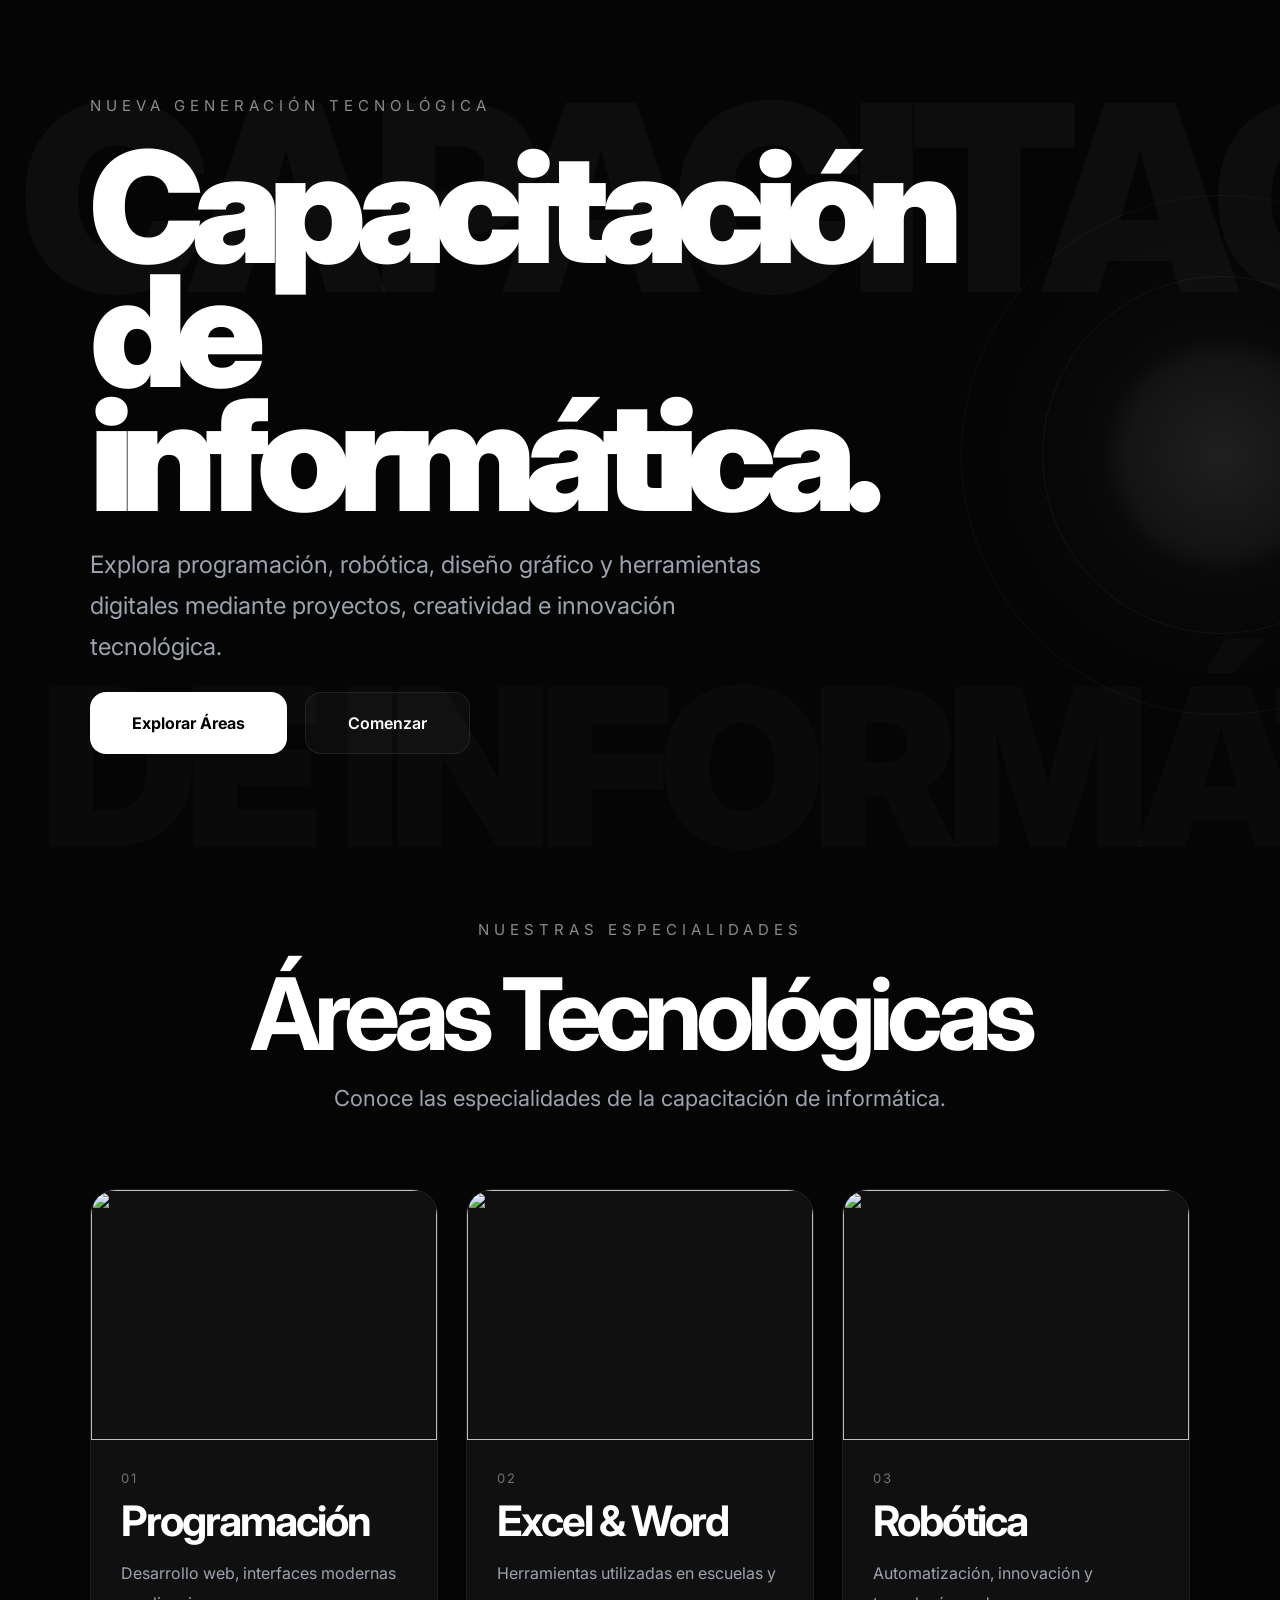
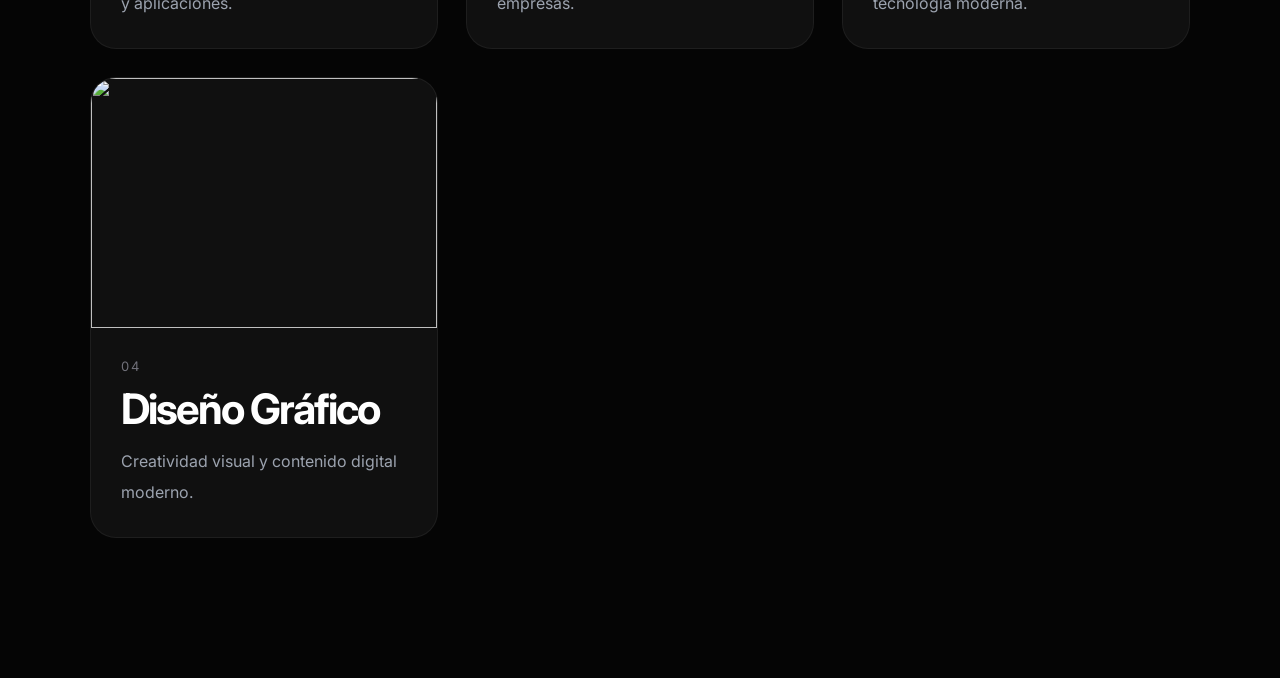
==== index.html @ 06b0582f "INFORMATICA" ====
<!DOCTYPE html>
<html lang="es">

<head>

<meta charset="UTF-8">
<meta name="viewport" content="width=device-width, initial-scale=1.0">

<title>CEB 6/4 | Informática</title>

<link rel="stylesheet" href="style.css">

<link href="https://fonts.googleapis.com/css2?family=Inter:wght@300;400;500;600;700;800;900&display=swap" rel="stylesheet">

</head>

<body>

<!-- HERO -->

<section class="hero">

<div class="hero-container">

<!-- LEFT -->

<div class="hero-left">

<div class="mini-badge">
NUEVA GENERACIÓN TECNOLÓGICA
</div>

<h1>
Capacitación<br>
de informática.
</h1>

<p>
Explora programación, robótica, diseño gráfico
y herramientas digitales mediante proyectos,
creatividad e innovación tecnológica.
</p>

<div class="hero-buttons">

<a href="#areas" class="primary-btn">
Explorar Áreas
</a>

<a href="programacion.html" class="secondary-btn">
Comenzar
</a>

</div>

</div>

<!-- RIGHT -->

<div class="hero-right">

<div class="hero-circle"></div>

</div>

</div>

</section>

<!-- AREAS -->

<section class="areas" id="areas">

<div class="section-header">

<div class="mini-badge center-badge">
NUESTRAS ESPECIALIDADES
</div>

<h2>
Áreas Tecnológicas
</h2>

<p>
Conoce las especialidades
de la capacitación de informática.
</p>

</div>

<div class="cards">

<!-- PROGRAMACION -->

<a href="programacion.html" class="card">

<img src="https://images.unsplash.com/photo-1515879218367-8466d910aaa4?q=80&w=1200&auto=format&fit=crop">

<div class="card-content">

<div class="card-tag">
01
</div>

<h3>
Programación
</h3>

<p>
Desarrollo web,
interfaces modernas y aplicaciones.
</p>

</div>

</a>

<!-- EXCEL -->

<a href="excel y word.html" class="card">

<img src="https://images.unsplash.com/photo-1554224155-6726b3ff858f?q=80&w=1200&auto=format&fit=crop">

<div class="card-content">

<div class="card-tag">
02
</div>

<h3>
Excel & Word
</h3>

<p>
Herramientas utilizadas
en escuelas y empresas.
</p>

</div>

</a>

<!-- ROBOTICA -->

<a href="robotica.html" class="card">

<img src="https://images.unsplash.com/photo-1485827404703-89b55fcc595e?q=80&w=1200&auto=format&fit=crop">

<div class="card-content">

<div class="card-tag">
03
</div>

<h3>
Robótica
</h3>

<p>
Automatización,
innovación y tecnología moderna.
</p>

</div>

</a>

<!-- DISEÑO -->

<a href="diseño grafico.html" class="card">

<img src="https://images.unsplash.com/photo-1626785774573-4b799315345d?q=80&w=1200&auto=format&fit=crop">

<div class="card-content">

<div class="card-tag">
04
</div>

<h3>
Diseño Gráfico
</h3>

<p>
Creatividad visual
y contenido digital moderno.
</p>

</div>

</a>

</div>

</section>

</body>

</html>
---- style.css ----
/* ================================================= */
/* ===================== RESET ===================== */
/* ================================================= */

*{
    margin:0;
    padding:0;
    box-sizing:border-box;
}

html{
    scroll-behavior:smooth;
}

body{

    font-family:'Inter',sans-serif;

    background:#050505;

    color:white;

    overflow-x:hidden;
}

/* ================================================= */
/* ======================= HERO ==================== */
/* ================================================= */

.hero{

    min-height:100vh;

    display:flex;

    align-items:center;

    justify-content:center;

    padding:
    30px 7%
    20px;

    position:relative;

    overflow:hidden;
}

/* ================================================= */
/* ============ HUGE BACKGROUND TYPOGRAPHY ========= */
/* ================================================= */

.hero::before{

    content:"CAPACITACIÓN";

    position:absolute;

    top:40px;
    left:20px;

    font-size:260px;

    font-weight:900;

    letter-spacing:-14px;

    color:
    rgba(255,255,255,.03);

    z-index:0;

    white-space:nowrap;

    pointer-events:none;
}

.hero::after{

    content:"DE INFORMÁTICA";

    position:absolute;

    bottom:0;
    left:40px;

    font-size:220px;

    font-weight:900;

    letter-spacing:-12px;

    color:
    rgba(255,255,255,.025);

    z-index:0;

    white-space:nowrap;

    pointer-events:none;
}

/* ================================================= */
/* ================= HERO CONTAINER ================ */
/* ================================================= */

.hero-container{

    width:100%;

    max-width:1650px;

    display:grid;

    grid-template-columns:
    1.1fr
    .9fr;

    align-items:center;

    gap:10px;

    position:relative;

    z-index:2;
}

/* ================================================= */
/* ===================== LEFT ====================== */
/* ================================================= */

.hero-left{

    position:relative;

    margin-top:-60px;
}

/* BADGE */

.mini-badge{

    color:#8b8b8b;

    font-size:15px;

    letter-spacing:5px;

    text-transform:uppercase;

    margin-bottom:30px;
}

/* TITLE */

.hero-left h1{

    font-size:155px;

    line-height:.80;

    letter-spacing:-12px;

    font-weight:900;

    margin-bottom:28px;

    color:white;
}

/* TEXT */

.hero-left p{

    max-width:720px;

    color:#9ca3af;

    font-size:24px;

    line-height:1.7;
}

/* ================================================= */
/* ===================== BUTTONS =================== */
/* ================================================= */

.hero-buttons{

    display:flex;

    gap:18px;

    margin-top:24px;

    flex-wrap:wrap;
}

/* PRIMARY */

.primary-btn{

    display:inline-flex;

    align-items:center;

    justify-content:center;

    padding:20px 42px;

    border-radius:16px;

    background:white;

    color:black;

    text-decoration:none;

    font-size:16px;

    font-weight:700;

    transition:.35s;
}

.primary-btn:hover{

    transform:
    translateY(-4px);

    background:#d4d4d8;
}

/* SECONDARY */

.secondary-btn{

    display:inline-flex;

    align-items:center;

    justify-content:center;

    padding:20px 42px;

    border-radius:16px;

    border:
    1px solid rgba(255,255,255,.08);

    background:
    rgba(255,255,255,.03);

    color:white;

    text-decoration:none;

    font-size:16px;

    font-weight:600;

    transition:.35s;
}

.secondary-btn:hover{

    transform:
    translateY(-4px);

    background:
    rgba(255,255,255,.06);
}

/* ================================================= */
/* ================= HERO RIGHT ==================== */
/* ================================================= */

.hero-right{

    display:flex;

    justify-content:center;

    align-items:center;

    position:relative;
}

/* ================================================= */
/* ================= HERO DECORATION =============== */
/* ================================================= */

.hero-circle{

    width:520px;
    height:520px;

    border-radius:50%;

    background:
    radial-gradient(
    circle at center,
    rgba(255,255,255,.08),
    rgba(255,255,255,.02),
    transparent 70%
    );

    border:
    1px solid rgba(255,255,255,.04);

    position:relative;
}

/* INNER RING */

.hero-circle::before{

    content:'';

    position:absolute;

    inset:80px;

    border-radius:50%;

    border:
    1px solid rgba(255,255,255,.05);
}

/* CENTER LIGHT */

.hero-circle::after{

    content:'';

    position:absolute;

    inset:150px;

    border-radius:50%;

    background:
    rgba(255,255,255,.03);

    filter:blur(10px);
}

/* ================================================= */
/* ======================= AREAS =================== */
/* ================================================= */

.areas{

    max-width:1700px;

    margin:auto;

    padding:
    20px 7%
    140px;

    position:relative;
}

/* HEADER */

.section-header{

    margin-bottom:70px;

    text-align:center;
}

.center-badge{

    justify-content:center;
}

.section-header h2{

    font-size:100px;

    line-height:.9;

    letter-spacing:-7px;

    margin-bottom:20px;
}

.section-header p{

    color:#9ca3af;

    font-size:22px;

    line-height:1.8;
}

/* ================================================= */
/* ======================= CARDS =================== */
/* ================================================= */

.cards{

    display:grid;

    grid-template-columns:
    repeat(auto-fit,minmax(320px,1fr));

    gap:28px;
}

/* CARD */

.card{

    background:
    #101010;

    border-radius:26px;

    overflow:hidden;

    text-decoration:none;

    color:inherit;

    border:
    1px solid rgba(255,255,255,.06);

    transition:.4s;

    position:relative;
}

.card:hover{

    transform:
    translateY(-10px);

    border:
    1px solid rgba(255,255,255,.12);
}

/* IMAGE */

.card img{

    width:100%;

    height:250px;

    object-fit:cover;

    display:block;

    transition:.45s;
}

.card:hover img{

    transform:scale(1.04);
}

/* CONTENT */

.card-content{

    padding:30px;
}

/* TAG */

.card-tag{

    color:#71717a;

    font-size:13px;

    letter-spacing:2px;

    margin-bottom:14px;
}

/* TITLE */

.card h3{

    font-size:42px;

    line-height:1;

    letter-spacing:-2px;

    margin-bottom:16px;
}

/* TEXT */

.card p{

    color:#9ca3af;

    line-height:1.9;

    font-size:16px;
}

/* ================================================= */
/* ====================== MOBILE =================== */
/* ================================================= */

@media(max-width:1200px){

    .hero-container{

        grid-template-columns:1fr;
    }

    .hero-left{

        margin-top:0;
    }

    .hero-left h1{

        font-size:90px;
    }

    .hero::before{

        font-size:120px;
    }

    .hero::after{

        font-size:100px;
    }

    .section-header h2{

        font-size:70px;
    }

    .hero-left p,
    .section-header p{

        font-size:18px;
    }

    .hero-circle{

        width:300px;
        height:300px;
    }

    .cards{

        grid-template-columns:1fr;
    }
}
/* ================================================= */
/* ================= MODERN SUBPAGES =============== */
/* ================================================= */

.modern-page{

    min-height:100vh;

    padding:
    120px 7%
    80px;

    background:#050505;

    position:relative;

    overflow:hidden;
}

/* ================================================= */
/* ================= HEADER ======================== */
/* ================================================= */

.modern-header{

    max-width:900px;

    margin-bottom:70px;
}

/* BADGE */

.modern-badge{

    color:#8b8b8b;

    font-size:14px;

    letter-spacing:5px;

    text-transform:uppercase;

    margin-bottom:20px;
}

/* TITLE */

.modern-header h1{

    font-size:110px;

    line-height:.85;

    letter-spacing:-8px;

    font-weight:900;

    margin-bottom:24px;

    color:white;
}

/* TEXT */

.modern-header p{

    font-size:22px;

    line-height:1.8;

    color:#9ca3af;

    max-width:700px;

    margin-bottom:34px;
}

/* BUTTON */

.modern-btn{

    display:inline-flex;

    align-items:center;

    justify-content:center;

    padding:18px 34px;

    border-radius:16px;

    background:white;

    color:black;

    text-decoration:none;

    font-size:15px;

    font-weight:700;

    transition:.35s;
}

.modern-btn:hover{

    transform:
    translateY(-4px);
}

/* ================================================= */
/* ================= GRID ========================== */
/* ================================================= */

.modern-grid{

    display:grid;

    grid-template-columns:
    repeat(auto-fit,minmax(320px,1fr));

    gap:28px;
}

/* ================================================= */
/* ================= CARD ========================== */
/* ================================================= */

.modern-card{

    background:#101010;

    border-radius:28px;

    overflow:hidden;

    border:
    1px solid rgba(255,255,255,.06);

    transition:.4s;
}

.modern-card:hover{

    transform:
    translateY(-8px);
}

/* IMAGE */

.modern-card img{

    width:100%;

    height:240px;

    object-fit:cover;

    display:block;

    transition:.4s;
}

.modern-card:hover img{

    transform:scale(1.03);
}

/* CONTENT */

.modern-content{

    padding:28px;
}

/* TITLE */

.modern-content h3{

    font-size:38px;

    line-height:1;

    letter-spacing:-2px;

    margin-bottom:16px;
}

/* TEXT */

.modern-content p{

    color:#9ca3af;

    line-height:1.8;

    font-size:16px;
}

/* ================================================= */
/* ================= MOBILE ======================== */
/* ================================================= */

@media(max-width:1100px){

    .modern-header h1{

        font-size:72px;
    }

    .modern-header p{

        font-size:18px;
    }

    .modern-card img{

        height:220px;
    }
}
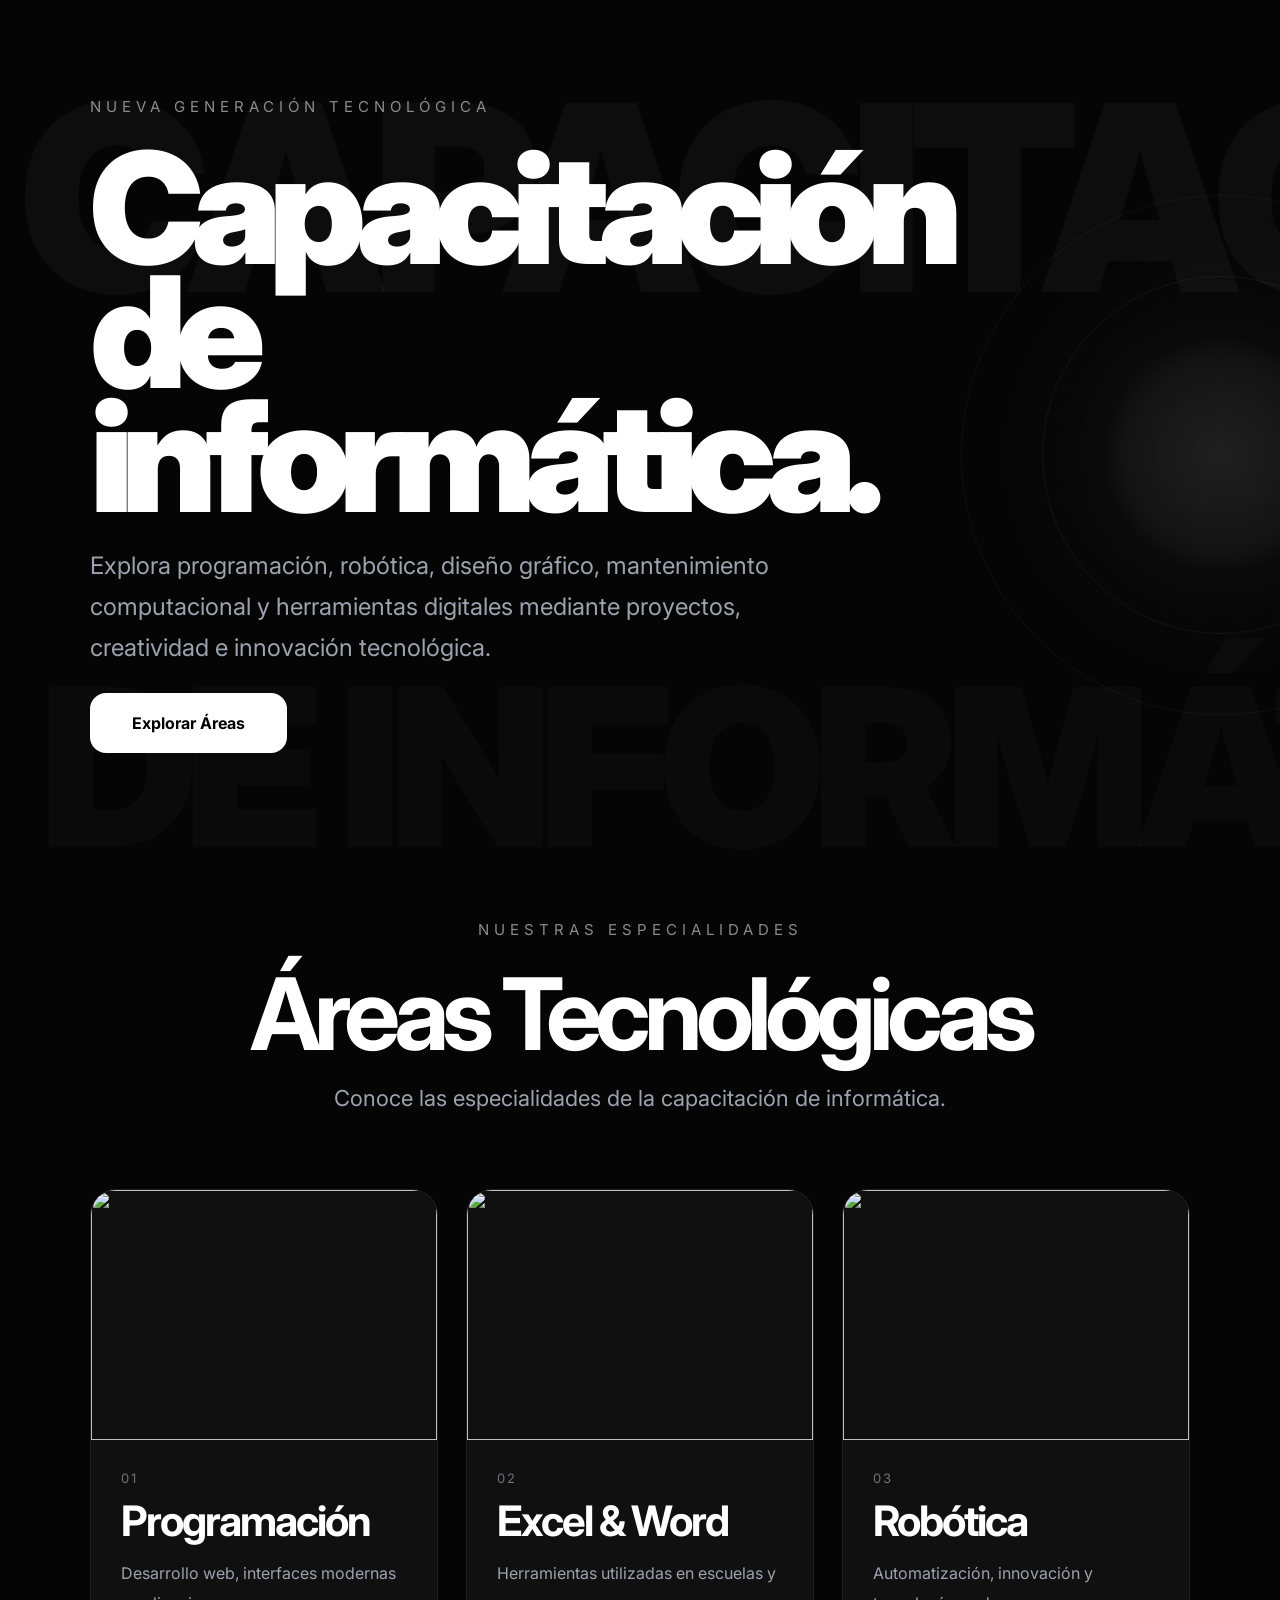
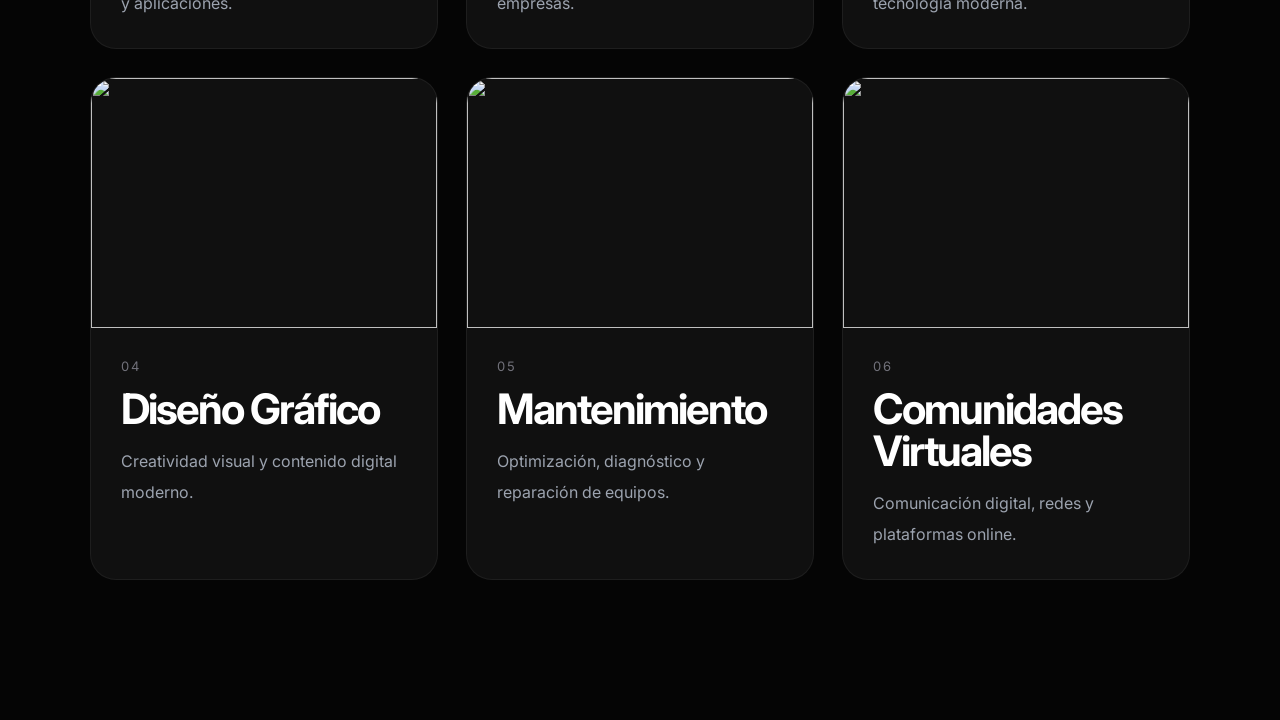
==== commit 4691f3a0: "Actualizacion del sitio web" ====
--- a/index.html
+++ b/index.html
@@ -36,19 +36,15 @@
 </h1>
 
 <p>
-Explora programación, robótica, diseño gráfico
-y herramientas digitales mediante proyectos,
-creatividad e innovación tecnológica.
+Explora programación, robótica, diseño gráfico,
+mantenimiento computacional y herramientas digitales
+mediante proyectos, creatividad e innovación tecnológica.
 </p>
 
 <div class="hero-buttons">
 
 <a href="#areas" class="primary-btn">
 Explorar Áreas
-</a>
-
-<a href="programacion.html" class="secondary-btn">
-Comenzar
 </a>
 
 </div>
@@ -190,6 +186,56 @@
 
 </a>
 
+<!-- MANTENIMIENTO -->
+
+<a href="mantenimiento.html" class="card">
+
+<img src="https://images.unsplash.com/photo-1518770660439-4636190af475?q=80&w=1200&auto=format&fit=crop">
+
+<div class="card-content">
+
+<div class="card-tag">
+05
+</div>
+
+<h3>
+Mantenimiento
+</h3>
+
+<p>
+Optimización, diagnóstico
+y reparación de equipos.
+</p>
+
+</div>
+
+</a>
+
+<!-- COMUNIDADES -->
+
+<a href="comunidades.html" class="card">
+
+<img src="https://images.unsplash.com/photo-1522202176988-66273c2fd55f?q=80&w=1200&auto=format&fit=crop">
+
+<div class="card-content">
+
+<div class="card-tag">
+06
+</div>
+
+<h3>
+Comunidades Virtuales
+</h3>
+
+<p>
+Comunicación digital,
+redes y plataformas online.
+</p>
+
+</div>
+
+</a>
+
 </div>
 
 </section>
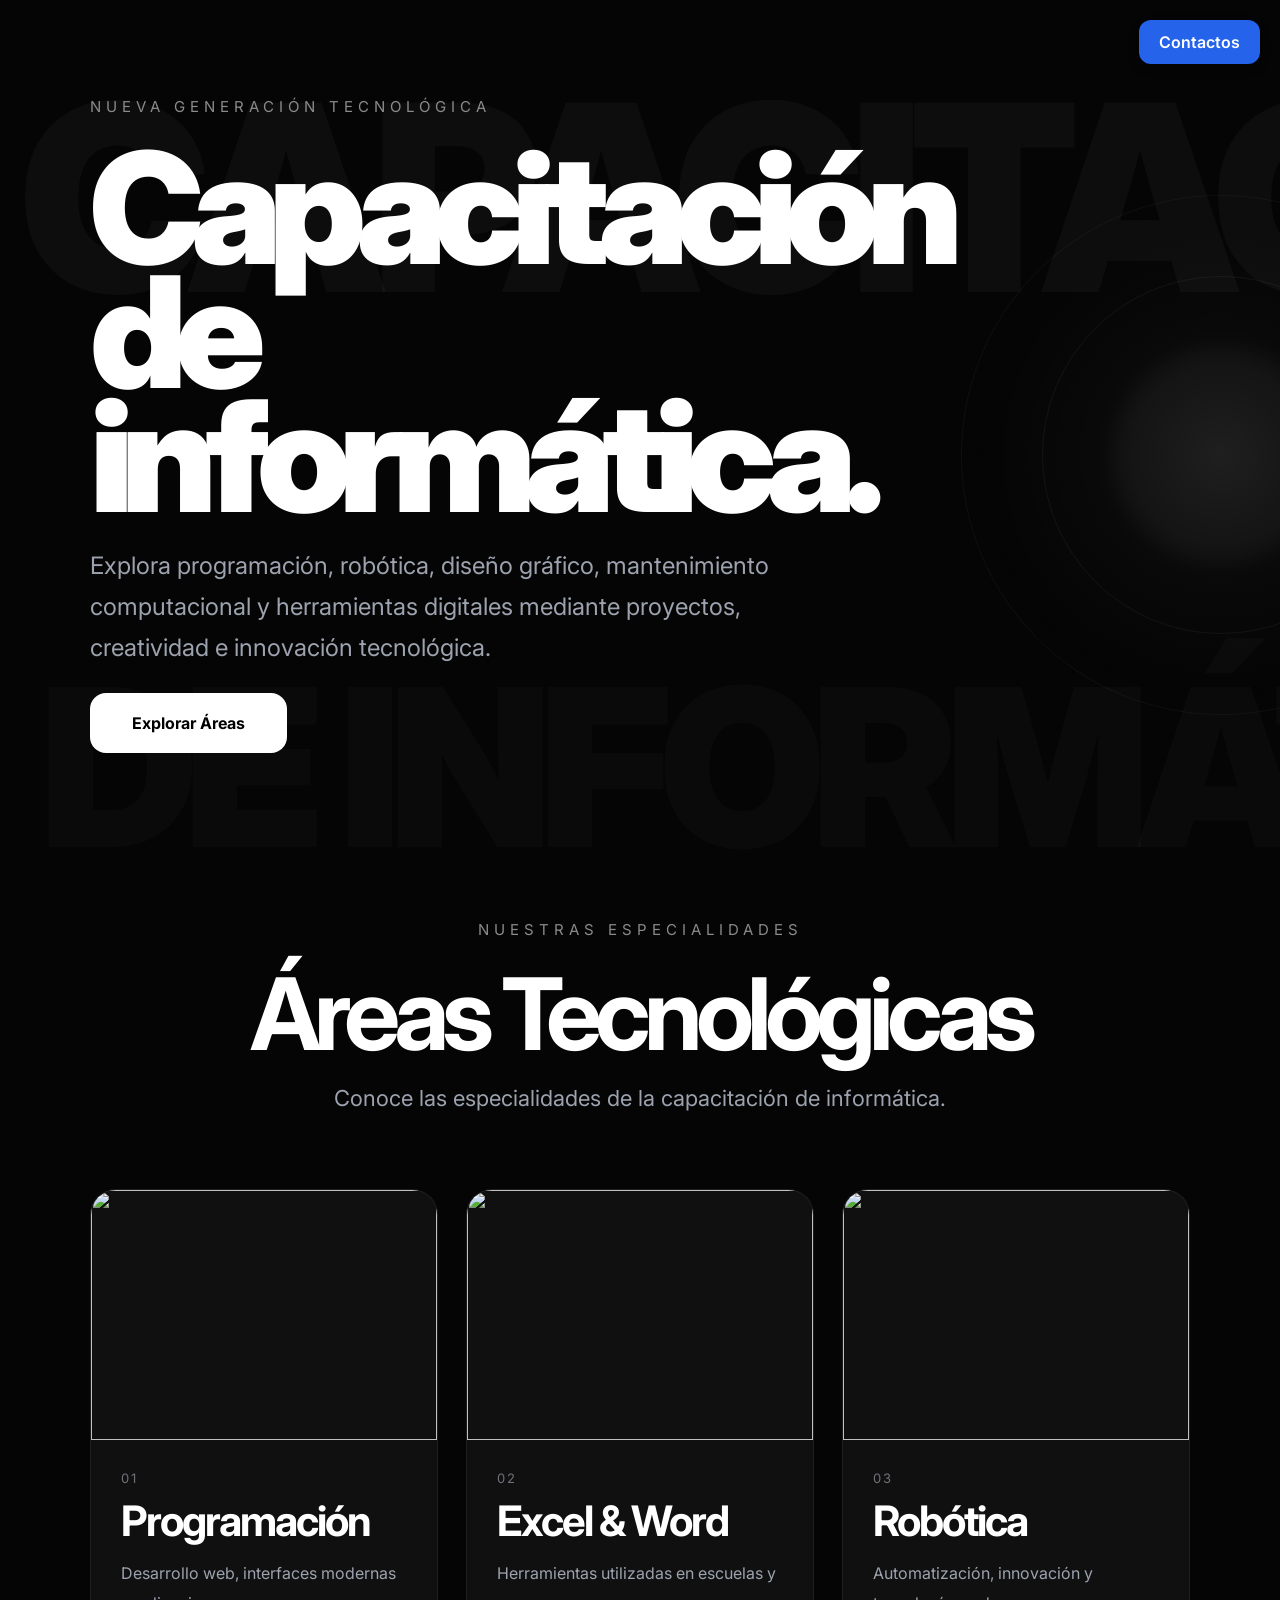
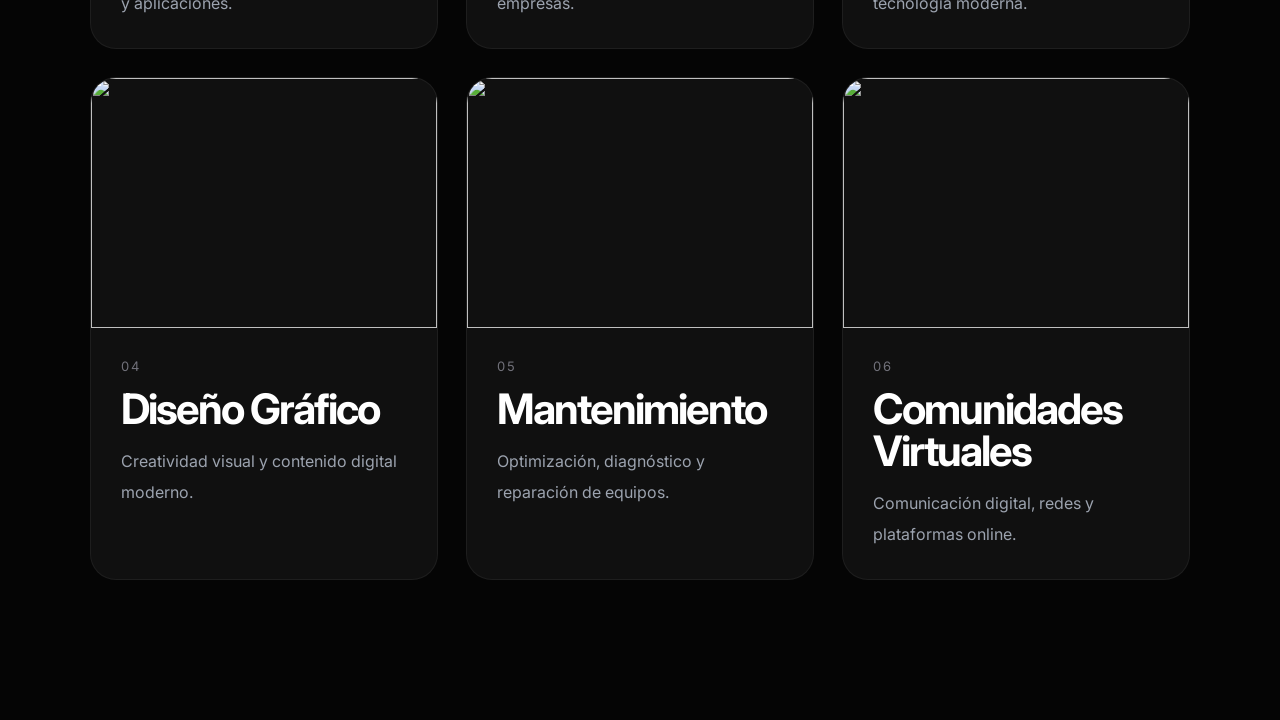
==== commit ecd0c8ed: "Agrega página de contactos" ====
--- a/index.html
+++ b/index.html
@@ -12,9 +12,35 @@
 
 <link href="https://fonts.googleapis.com/css2?family=Inter:wght@300;400;500;600;700;800;900&display=swap" rel="stylesheet">
 
+<style>
+.corner-btn{
+    position: fixed;
+    top: 20px;
+    right: 20px;
+    z-index: 9999;
+    background: #2563eb;
+    color: white;
+    text-decoration: none;
+    padding: 12px 20px;
+    border-radius: 12px;
+    font-family: 'Inter', sans-serif;
+    font-weight: 600;
+    box-shadow: 0 4px 12px rgba(0,0,0,.15);
+    transition: 0.2s ease;
+}
+
+.corner-btn:hover{
+    transform: translateY(-2px);
+}
+</style>
+
 </head>
 
 <body>
+
+<a href="contactos.html" class="corner-btn">
+    Contactos
+</a>
 
 <!-- HERO -->
 
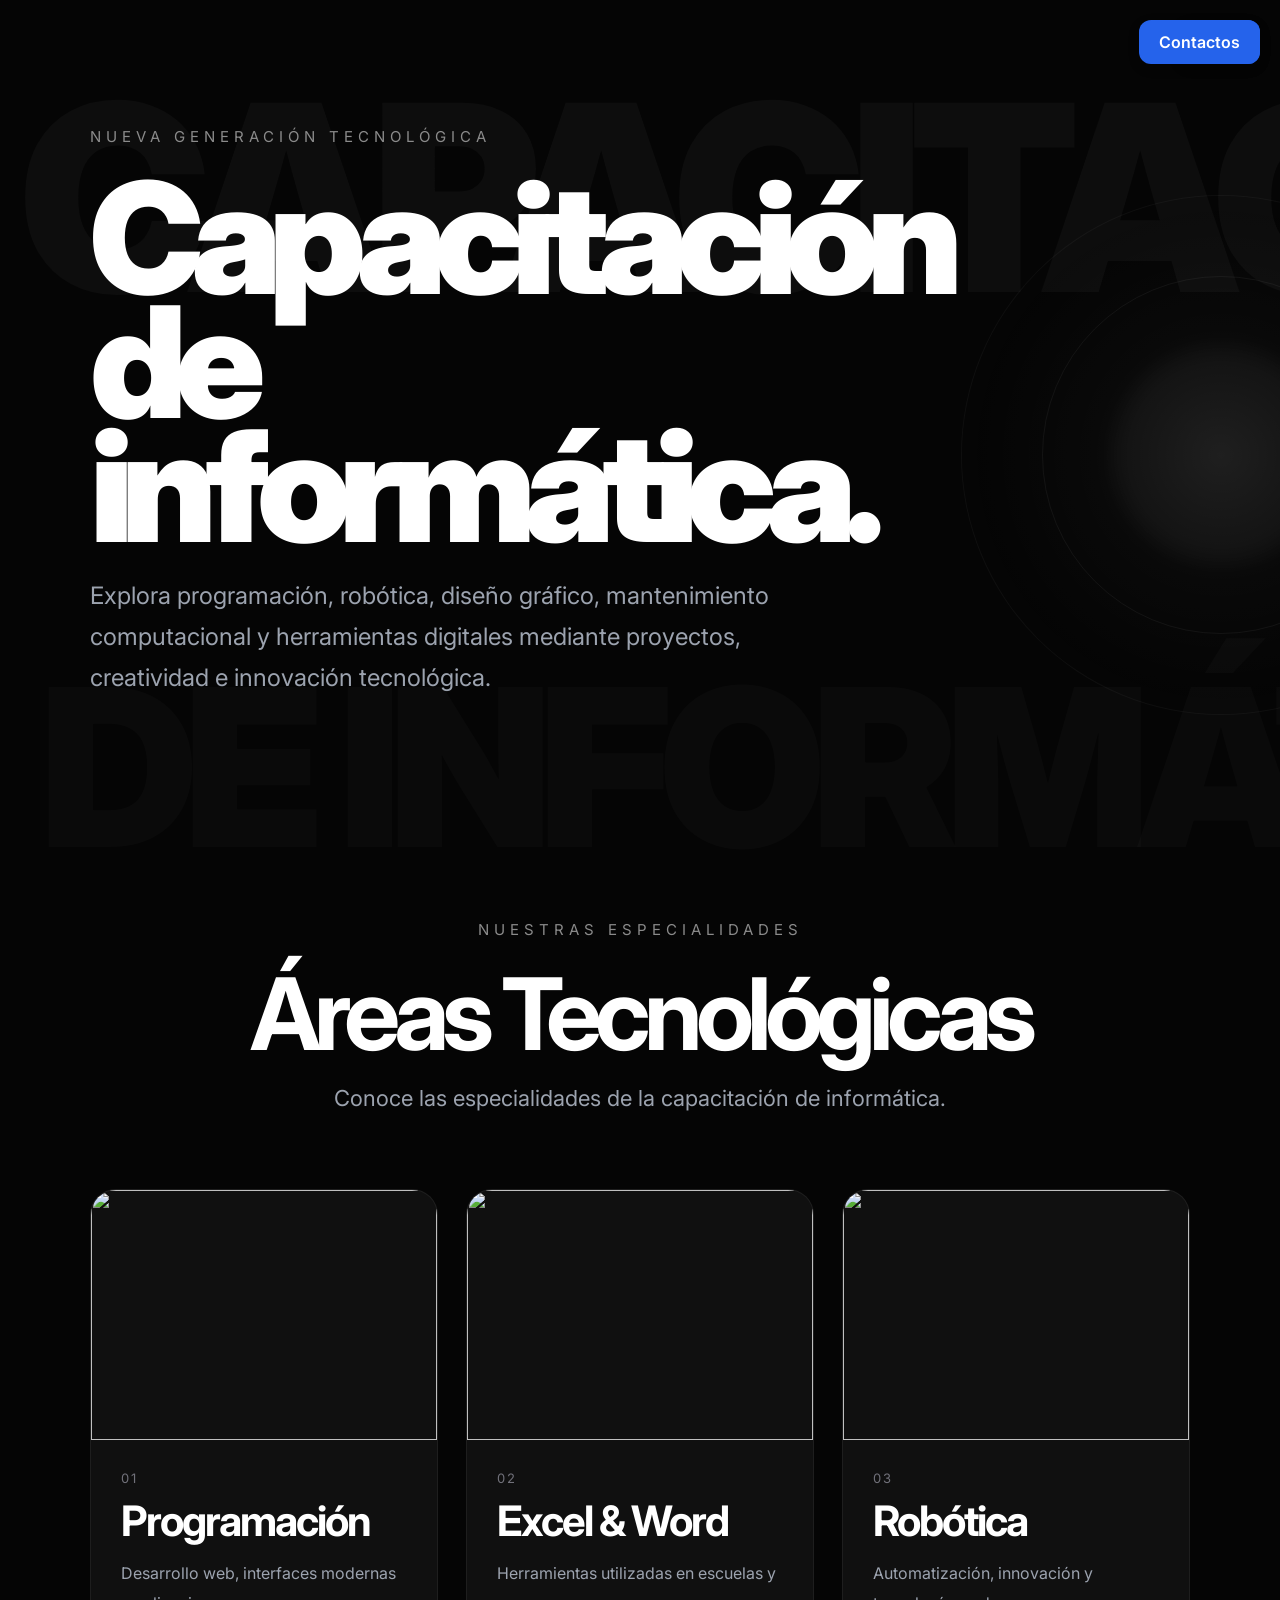
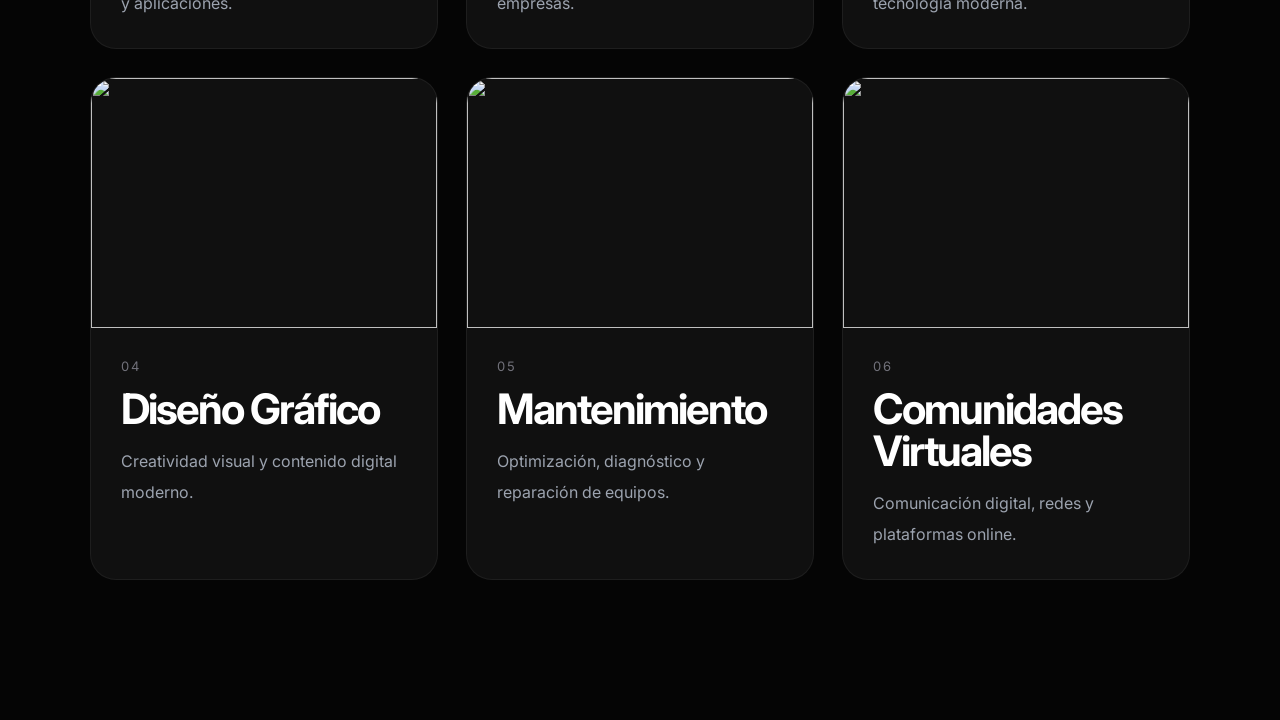
==== commit 00ffbab2: "Agrega cambios" ====
--- a/index.html
+++ b/index.html
@@ -69,8 +69,8 @@
 
 <div class="hero-buttons">
 
-<a href="#areas" class="primary-btn">
-Explorar Áreas
+<a href="index.html" class="primary-btn corner-btn">
+Inicio
 </a>
 
 </div>
--- a/style.css
+++ b/style.css
@@ -778,4 +778,17 @@
 
         height:220px;
     }
+}
+
+.corner-btn{
+
+    position:fixed;
+
+    top:20px;
+
+    right:20px;
+
+    left:auto;
+
+    z-index:9999;
 }
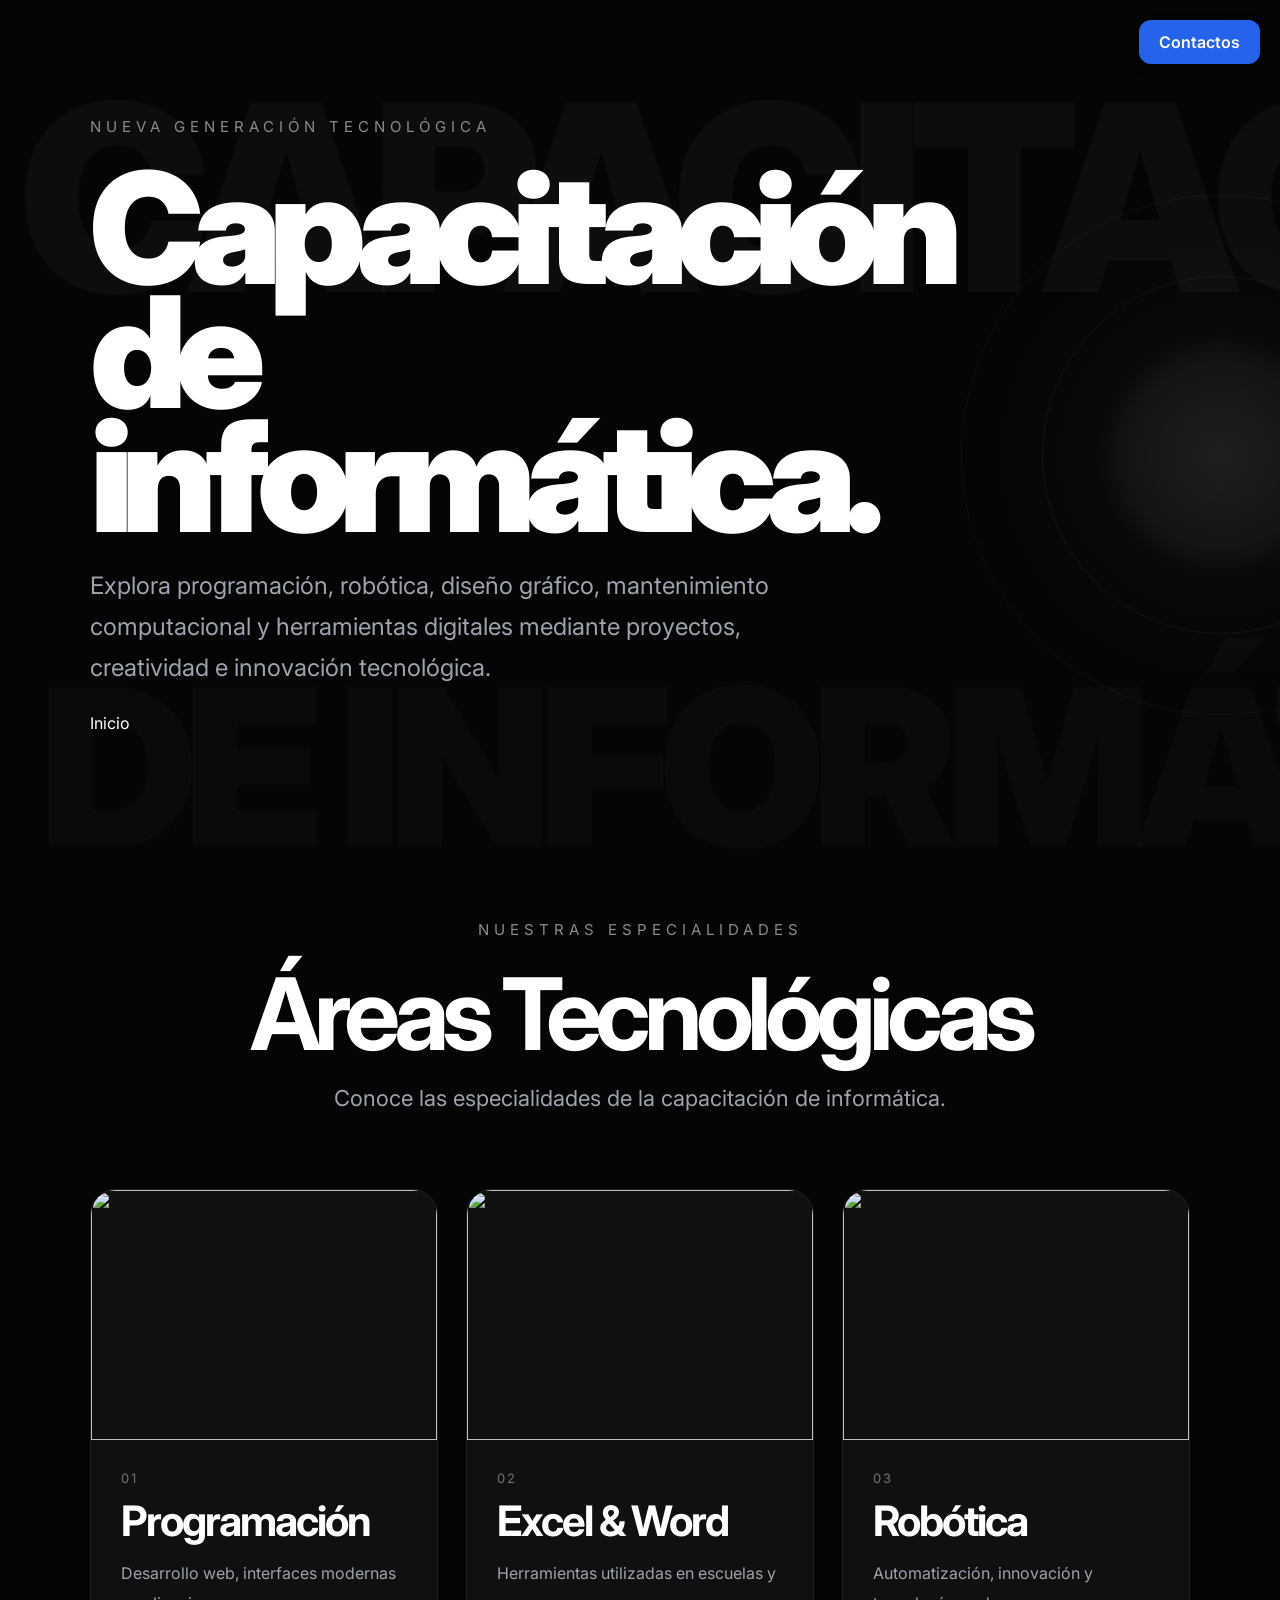
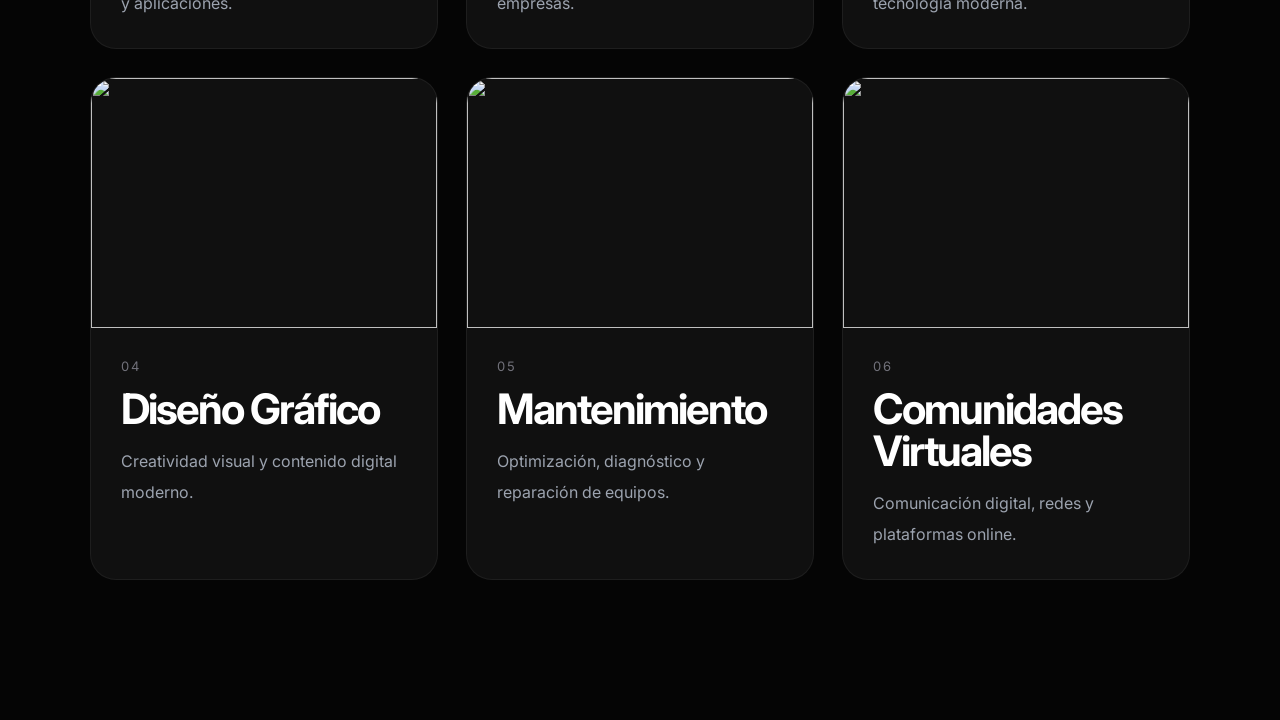
==== commit 8be9fe9c: "Agrega cambios" ====
--- a/index.html
+++ b/index.html
@@ -69,7 +69,7 @@
 
 <div class="hero-buttons">
 
-<a href="index.html" class="primary-btn corner-btn">
+<a href="index.html" class="primary-btn corner-btn"></a>
 Inicio
 </a>
 
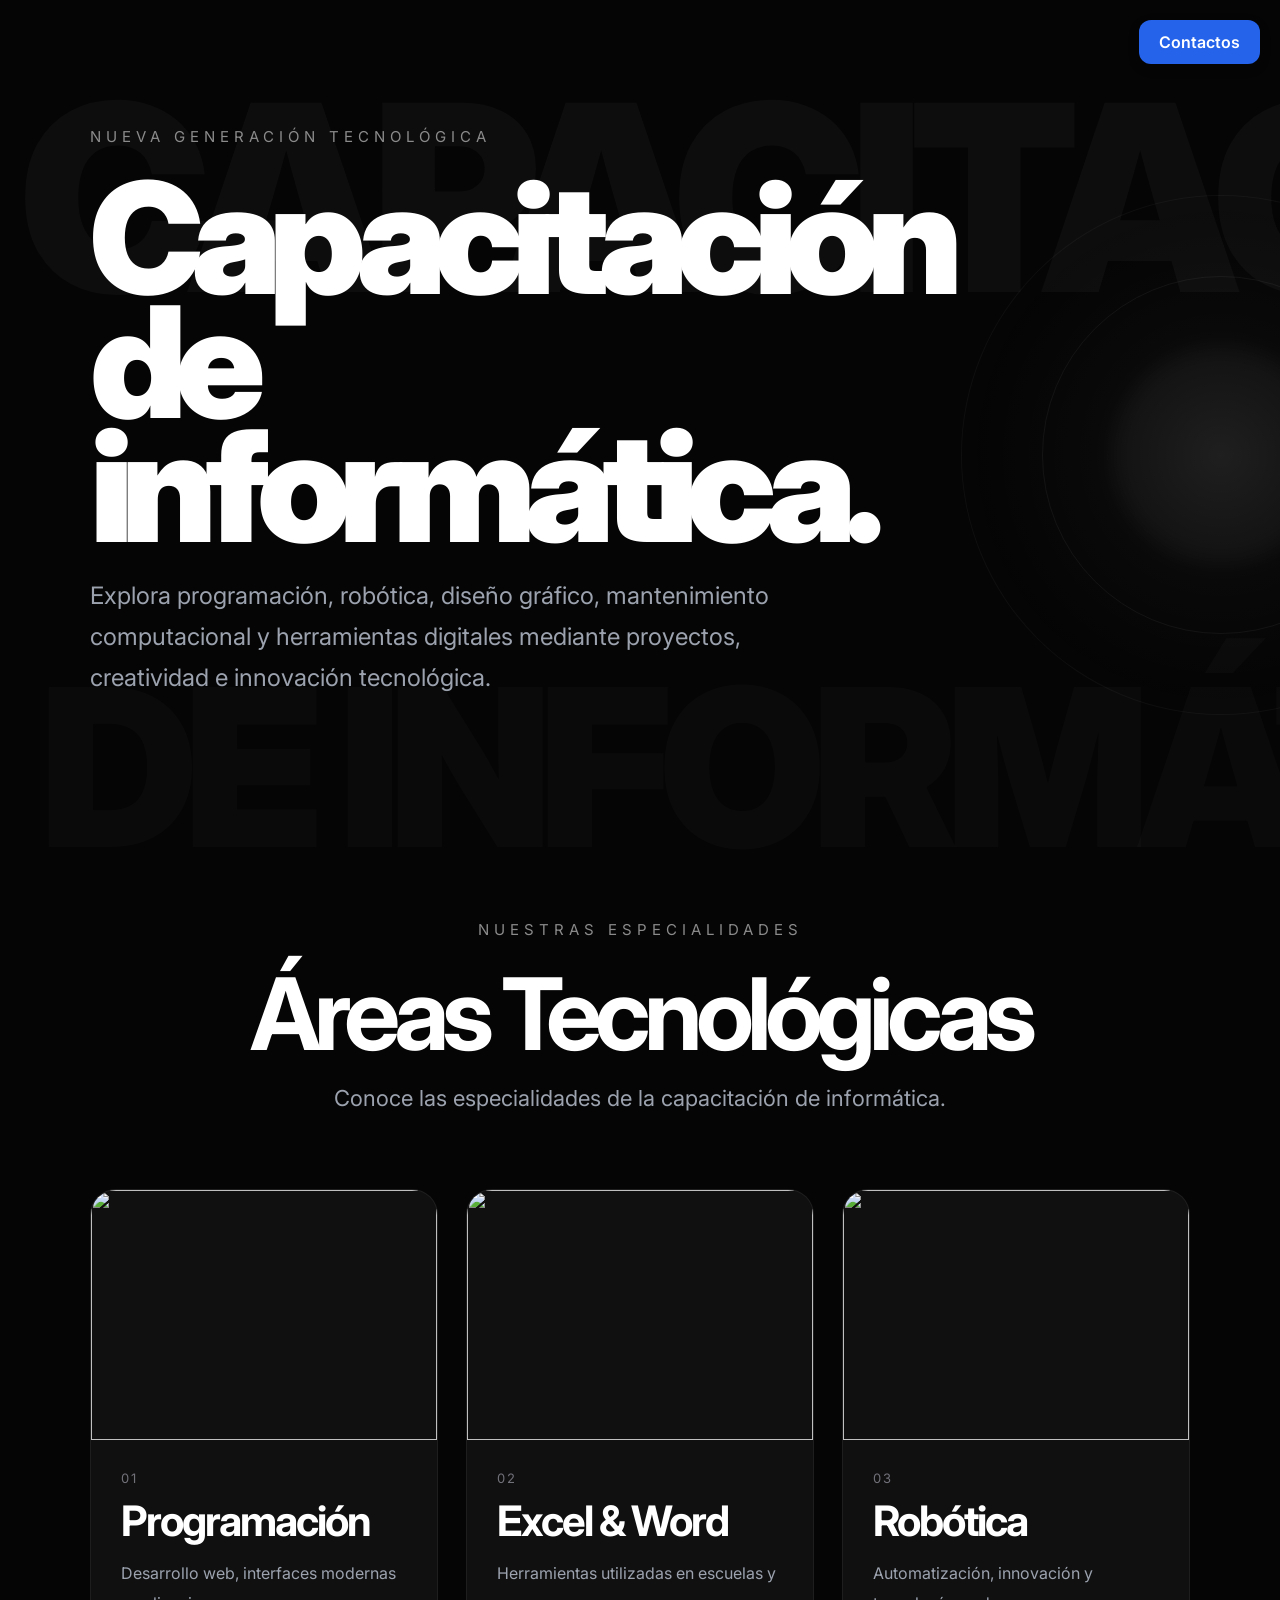
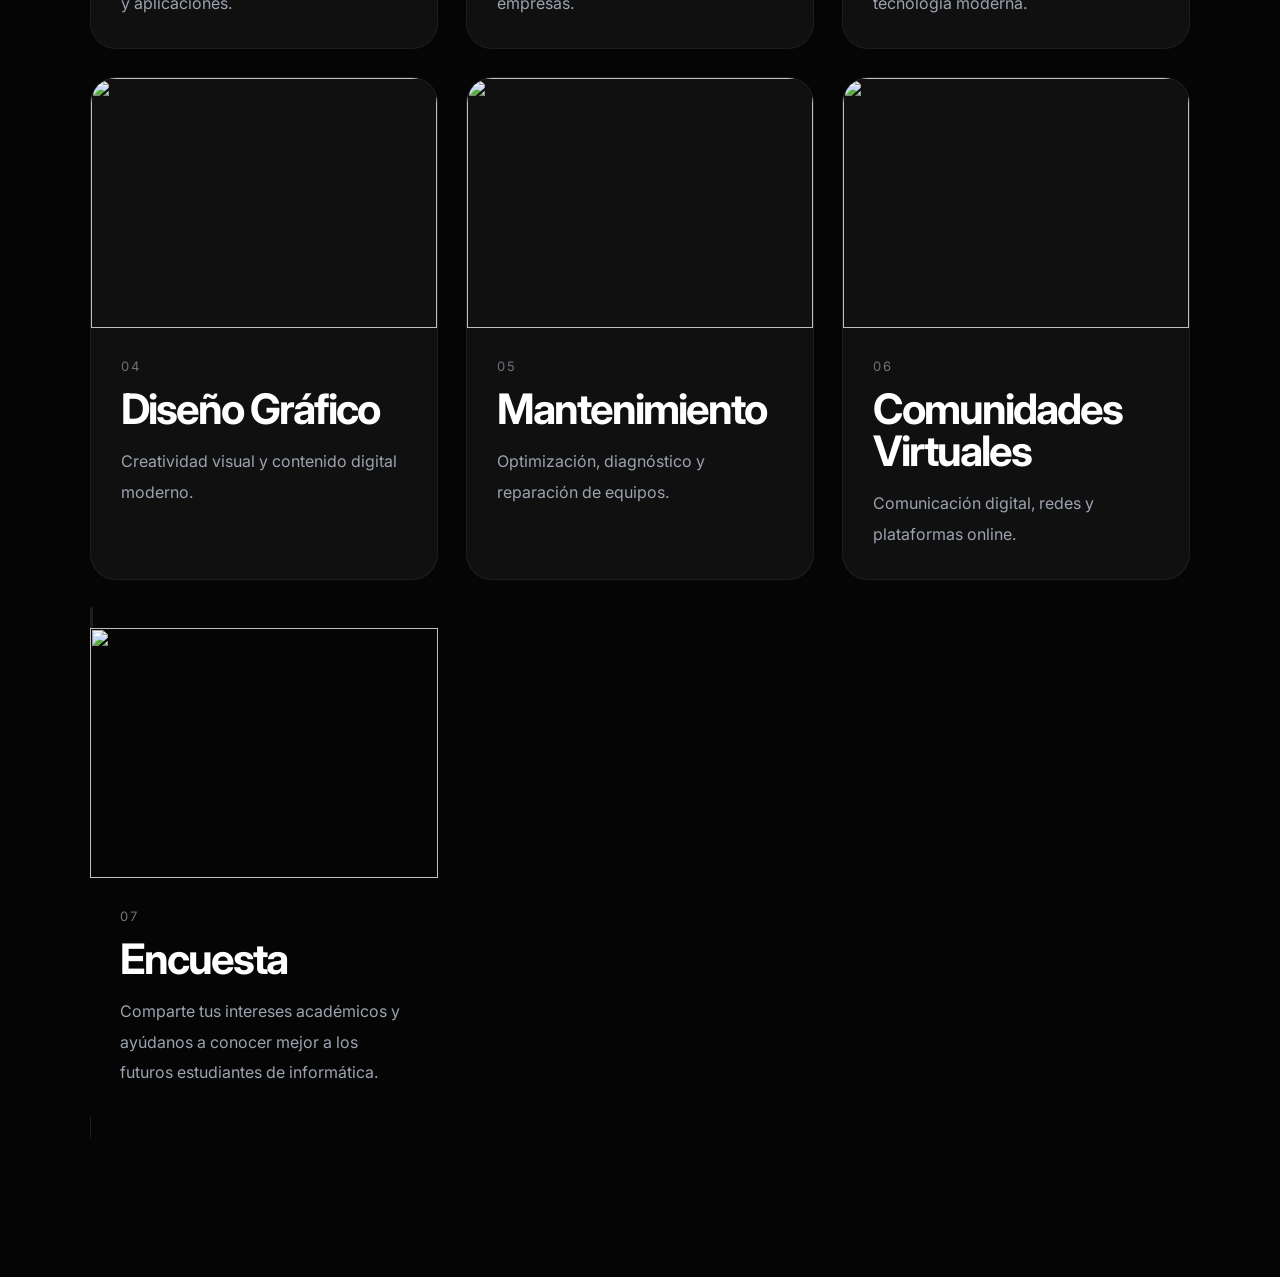
==== commit 4c0a60e2: "Agrega cambios" ====
--- a/index.html
+++ b/index.html
@@ -36,7 +36,10 @@
 
 </head>
 
+</head>
+
 <body>
+
 
 <a href="contactos.html" class="corner-btn">
     Contactos
@@ -69,9 +72,6 @@
 
 <div class="hero-buttons">
 
-<a href="index.html" class="primary-btn corner-btn"></a>
-Inicio
-</a>
 
 </div>
 
@@ -259,13 +259,73 @@
 </p>
 
 </div>
+<!-- AGREGAR ESTO JUSTO DESPUÉS DE LA TARJETA DE COMUNIDADES -->
+
+<div class="survey-card-wrapper">
+
+<a href="encuesta.html" class="card">
+
+<img src="https://images.unsplash.com/photo-1454165804606-c3d57bc86b40?q=80&w=1200&auto=format&fit=crop">
+
+<div class="card-content">
+
+<div class="card-tag">
+07
+</div>
+
+<h3>
+Encuesta
+</h3>
+
+<p>
+Comparte tus intereses académicos y ayúdanos a conocer mejor a los futuros estudiantes de informática.
+</p>
+
+</div>
+
+</a>
+
+</div>
+
+</div>
+
+</a>
 
 </a>
 
 </div>
 
 </section>
-
+<script>
+
+window.addEventListener('scroll', () => {
+
+    sessionStorage.setItem(
+        'indexScrollPosition',
+        window.scrollY
+    );
+
+});
+
+window.addEventListener('load', () => {
+
+    const savedPosition =
+    sessionStorage.getItem(
+        'indexScrollPosition'
+    );
+
+    if(savedPosition){
+
+        window.scrollTo(
+            0,
+            parseInt(savedPosition)
+        );
+
+    }
+
+});
+
+</script>
 </body>
 
 </html>
--- a/style.css
+++ b/style.css
@@ -9,7 +9,7 @@
 }
 
 html{
-    scroll-behavior:smooth;
+    scroll-behavior:auto;
 }
 
 body{
@@ -780,15 +780,3 @@
     }
 }
 
-.corner-btn{
-
-    position:fixed;
-
-    top:20px;
-
-    right:20px;
-
-    left:auto;
-
-    z-index:9999;
-}
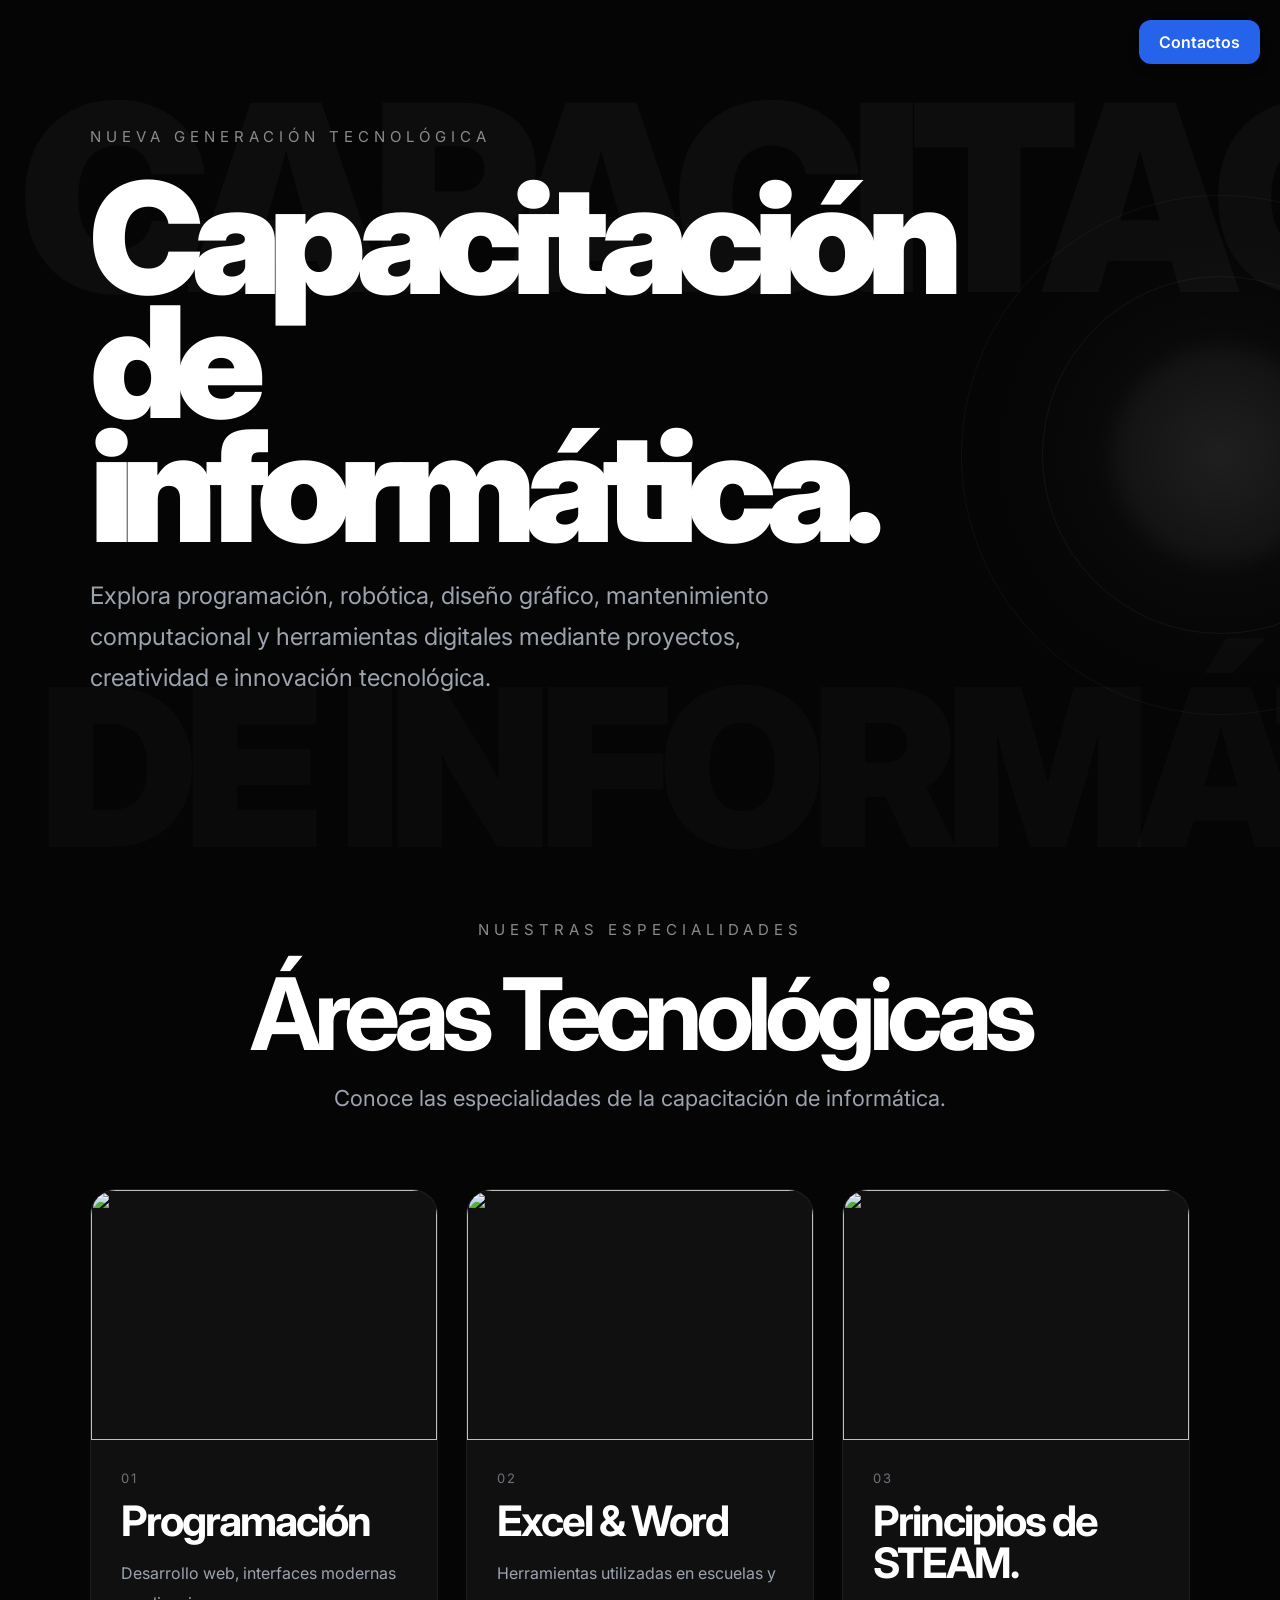
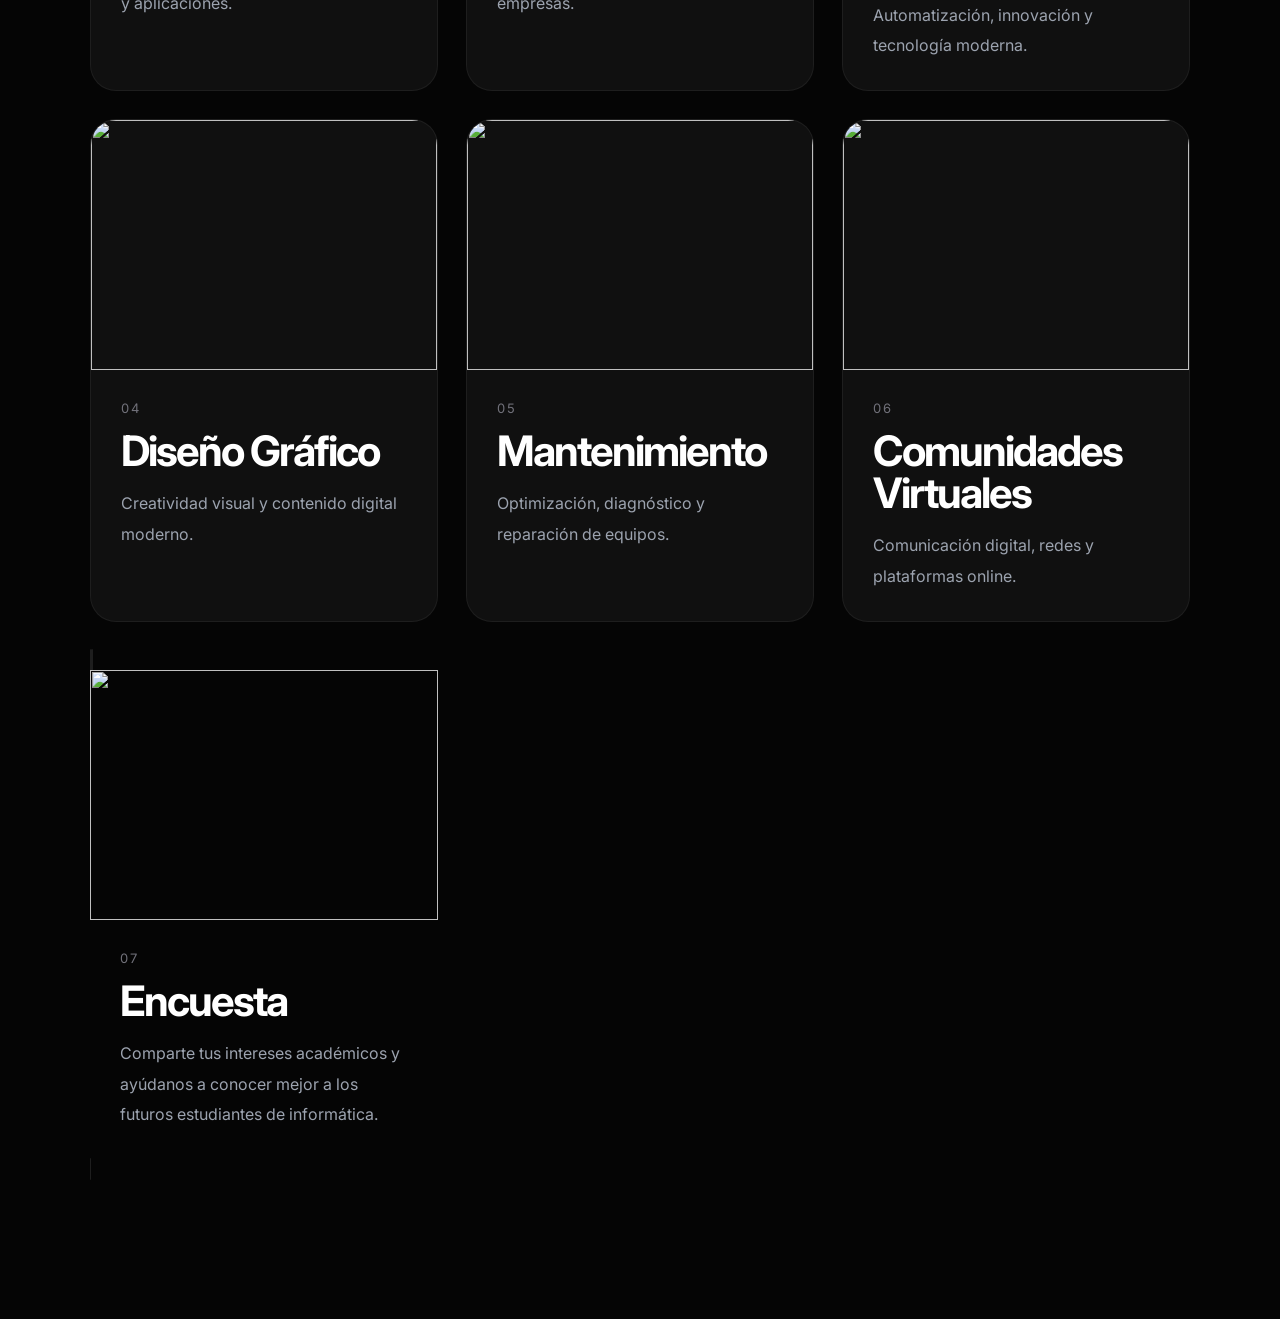
==== commit 64eaea6a: "Agrega cambios" ====
--- a/index.html
+++ b/index.html
@@ -175,7 +175,7 @@
 </div>
 
 <h3>
-Robótica
+Principios de STEAM.
 </h3>
 
 <p>
